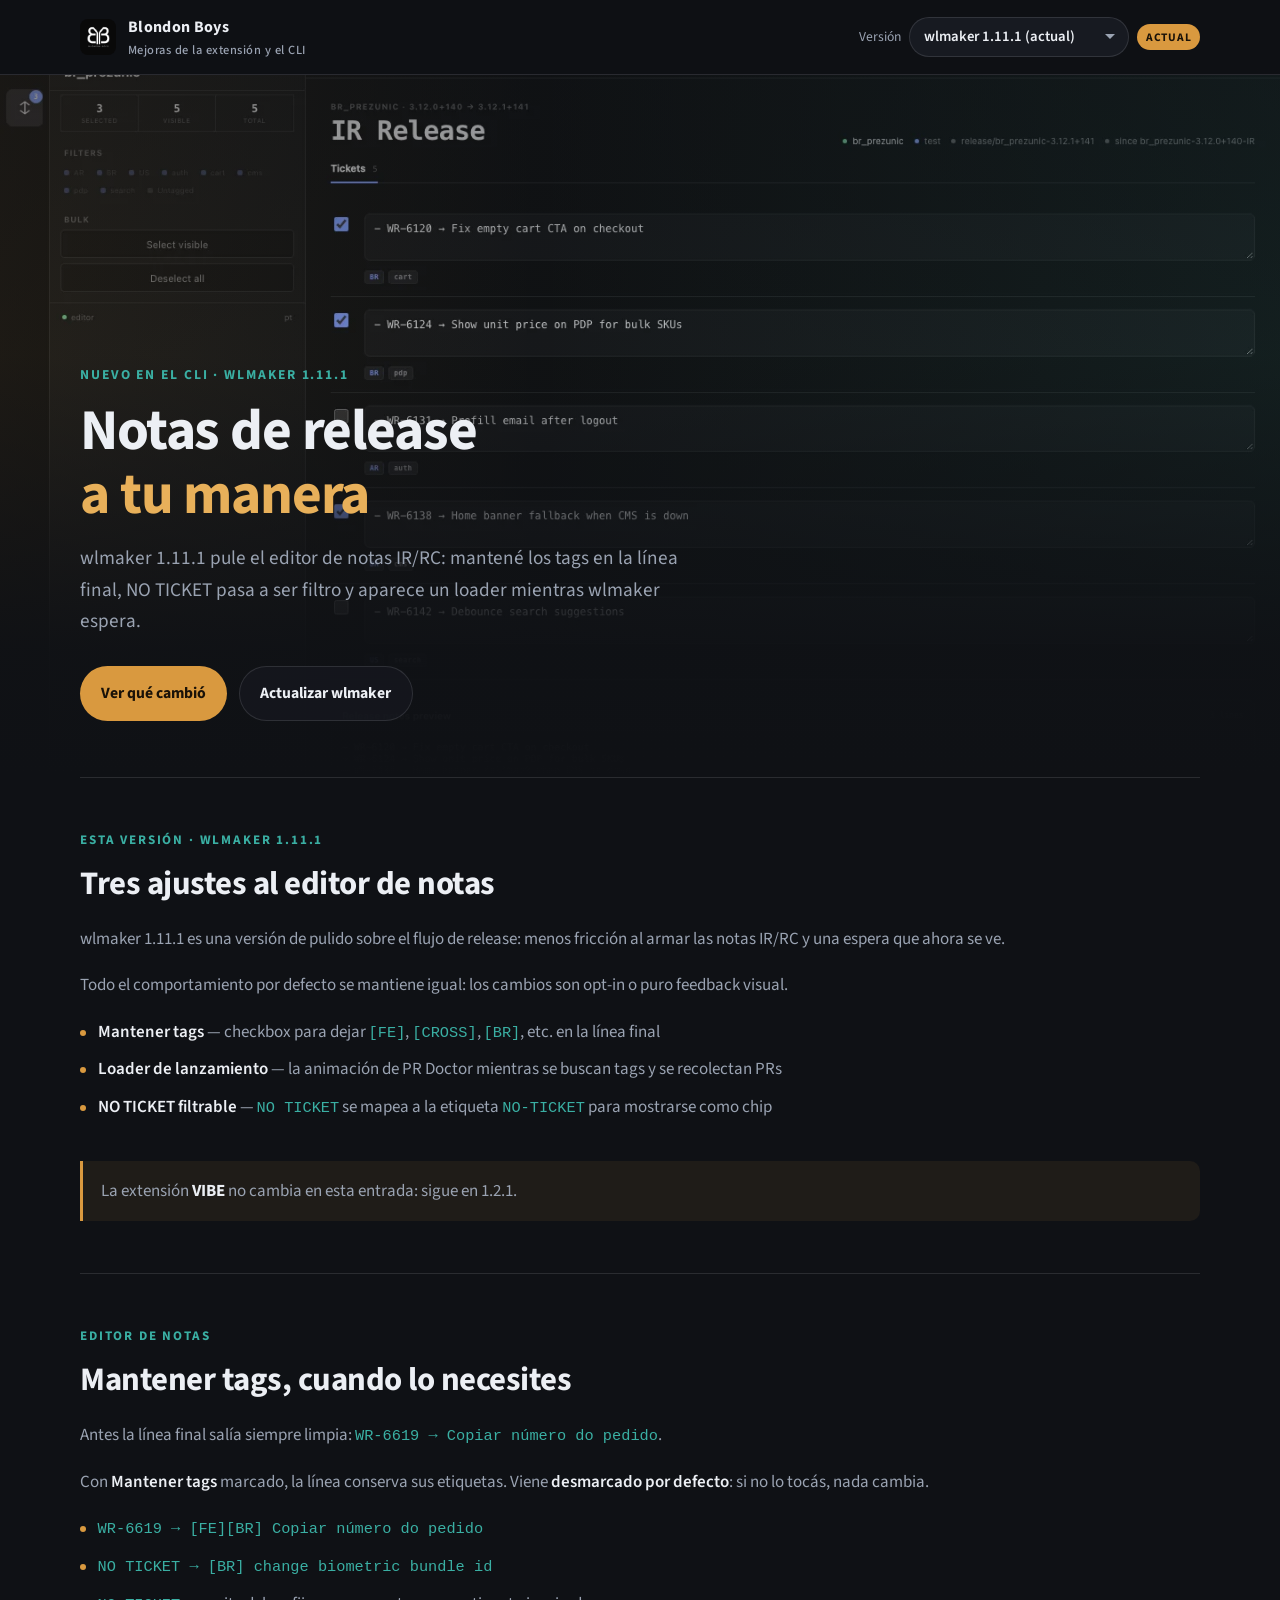
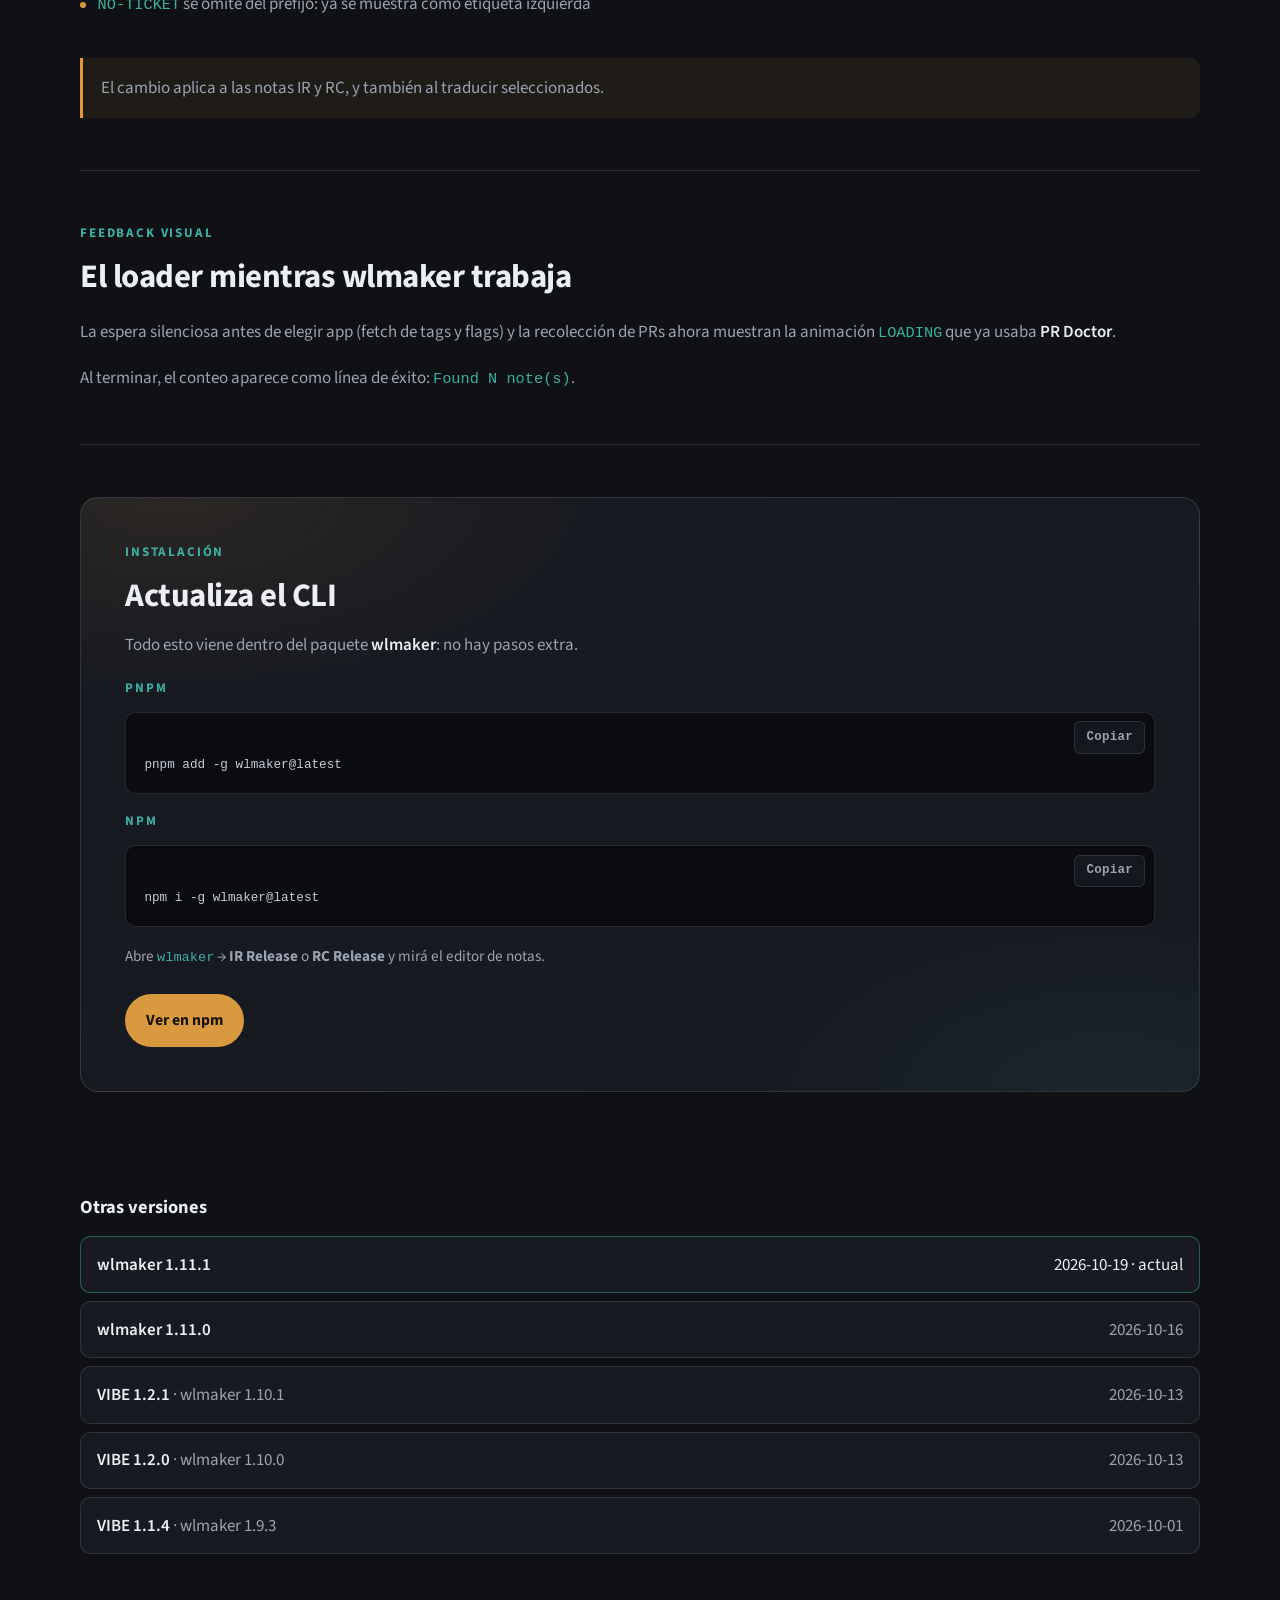
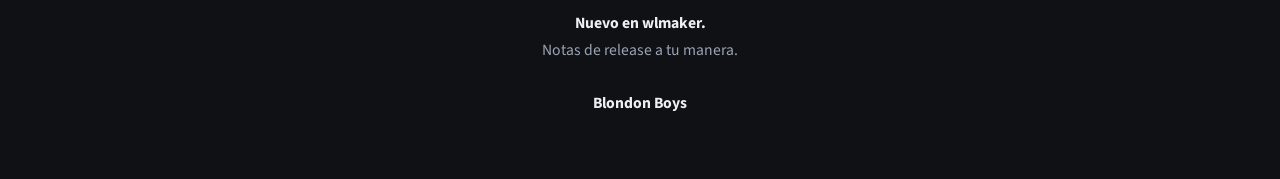
==== docs/1.11.1/index.html @ 0e0ef2c7 "docs: publish launch page (1.11.1)" ====
<!DOCTYPE html>
<html lang="es">
<head>
  <meta charset="utf-8" />
  <meta name="viewport" content="width=device-width, initial-scale=1" />
  <title>wlmaker · Blog de mejoras de la extensión y el CLI</title>
  <meta name="description" content="Blog de mejoras de VIBE (extensión de VS Code) y wlmaker (CLI): qué cambió en cada versión y cómo instalarlo." />
  <meta property="og:title" content="wlmaker 1.11.1 · Notas de release a tu manera" />
  <meta property="og:description" content="wlmaker 1.11.1 pule el editor de notas IR/RC: mantené los tags en la línea final, NO TICKET pasa a ser filtro y aparece un loader mientras wlmaker espera." />
  <meta property="og:image" content="../1.2.0/shot-ir-viewer-og.jpg" />
  <link rel="preconnect" href="https://fonts.googleapis.com" />
  <link rel="preconnect" href="https://fonts.gstatic.com" crossorigin />
  <link href="https://fonts.googleapis.com/css2?family=Source+Sans+3:wght@400;500;600;700&display=swap" rel="stylesheet" />
  <link rel="stylesheet" href="styles.css" />
</head>
<body>
  <header class="site-header">
    <div class="site-header-inner">
      <a class="site-brand" href="./">
        <img id="brand-logo" src="blondon-boys-logo.webp" alt="Blondon Boys" width="36" height="36" />
        <span>
          <span id="brand-name">Blondon Boys</span>
          <small id="brand-meta">Mejoras de la extensión y el CLI</small>
        </span>
      </a>
      <div class="version-switch">
        <label for="version-select">Versión</label>
        <select id="version-select" aria-label="Elegir versión del lanzamiento"></select>
        <span id="latest-badge" class="badge-latest hidden">Actual</span>
      </div>
    </div>
  </header>

  <header class="hero" id="hero" aria-live="polite"></header>

  <main id="release-root"></main>

  <aside class="archive" aria-label="Historial de versiones">
    <h2>Otras versiones</h2>
    <ul class="archive-list" id="archive-list"></ul>
  </aside>

  <footer class="credits" id="credits"></footer>

  <script src="../data/releases.js"></script>
  <script src="app.js"></script>
</body>
</html>
---- docs/1.11.1/styles.css ----
/* VIBE launch — shared across versions */
:root {
  --bg: #0f1115;
  --bg-2: #171a21;
  --ink: #eceff4;
  --muted: #9aa3b2;
  --amber: #d9993f;
  --amber-hot: #e8b05a;
  --teal: #3aafa3;
  --line: rgba(236, 239, 244, 0.12);
  --max: 1120px;
  /* Ancho máximo de los bloques de texto. 100% = usa todo el ancho disponible.
     Bájalo a ~70ch si en algún momento quieres líneas más cortas. */
  --measure: 100%;
  --font: "Source Sans 3", "Segoe UI", system-ui, -apple-system, sans-serif;
}

* { box-sizing: border-box; margin: 0; padding: 0; }
html { scroll-behavior: smooth; }
body {
  font-family: var(--font);
  background: var(--bg);
  color: var(--ink);
  line-height: 1.65;
  font-size: 1.0625rem;
  overflow-x: hidden;
  -webkit-font-smoothing: antialiased;
}
img { display: block; max-width: 100%; height: auto; }
a { color: inherit; text-decoration: none; }
code {
  font-family: ui-monospace, "SF Mono", Menlo, Consolas, monospace;
  font-size: 0.9em;
  color: var(--teal);
}

.site-header {
  position: sticky;
  top: 0;
  z-index: 40;
  backdrop-filter: blur(12px);
  background: rgba(15, 17, 21, 0.88);
  border-bottom: 1px solid var(--line);
}
.site-header-inner {
  width: min(var(--max), calc(100% - 2.5rem));
  margin: 0 auto;
  padding: 0.85rem 0;
  display: flex;
  align-items: center;
  justify-content: space-between;
  gap: 1rem;
  flex-wrap: wrap;
}
.site-brand {
  display: flex;
  align-items: center;
  gap: 0.75rem;
  font-weight: 700;
  font-size: 1rem;
  letter-spacing: 0.02em;
}
.site-brand img {
  width: 36px;
  height: 36px;
  border-radius: 8px;
}
.site-brand small {
  display: block;
  font-weight: 500;
  font-size: 0.78rem;
  color: var(--muted);
  letter-spacing: 0.04em;
}

.version-switch {
  display: flex;
  align-items: center;
  gap: 0.5rem;
  flex-wrap: wrap;
}
.version-switch label {
  font-size: 0.85rem;
  color: var(--muted);
}
.version-switch select {
  appearance: none;
  background: var(--bg-2);
  color: var(--ink);
  border: 1px solid var(--line);
  border-radius: 999px;
  padding: 0.45rem 2rem 0.45rem 0.9rem;
  font: inherit;
  font-size: 0.92rem;
  font-weight: 600;
  cursor: pointer;
  background-image: url("data:image/svg+xml,%3Csvg xmlns='http://www.w3.org/2000/svg' width='12' height='8' viewBox='0 0 12 8'%3E%3Cpath fill='%239aa3b2' d='M1 1l5 5 5-5'/%3E%3C/svg%3E");
  background-repeat: no-repeat;
  background-position: right 0.75rem center;
}
.version-switch select:focus {
  outline: 2px solid var(--teal);
  outline-offset: 2px;
}
.badge-latest {
  font-size: 0.72rem;
  font-weight: 700;
  letter-spacing: 0.06em;
  text-transform: uppercase;
  color: #1a1208;
  background: var(--amber);
  border-radius: 999px;
  padding: 0.2rem 0.55rem;
}

.hero {
  position: relative;
  min-height: 88vh;
  min-height: 88dvh;
  display: grid;
  align-items: end;
  isolation: isolate;
}
.hero-media {
  position: absolute;
  inset: 0;
  z-index: -2;
  overflow: hidden;
}
.hero-media img {
  width: 100%;
  height: 100%;
  object-fit: cover;
  object-position: center 42%;
}
.hero-veil {
  position: absolute;
  inset: 0;
  z-index: -1;
  background:
    linear-gradient(180deg, rgba(15,17,21,0.45) 0%, rgba(15,17,21,0.2) 40%, rgba(15,17,21,0.95) 82%, var(--bg) 100%),
    linear-gradient(90deg, rgba(217,153,63,0.1), transparent 42%, rgba(58,175,163,0.1));
}
.hero-inner {
  width: min(var(--max), calc(100% - 2.5rem));
  margin: 0 auto;
  padding: 0 0 3.5rem;
}
.hero-kicker {
  font-size: 0.85rem;
  font-weight: 700;
  letter-spacing: 0.14em;
  text-transform: uppercase;
  color: var(--teal);
  margin-bottom: 0.85rem;
}
.hero h1 {
  font-weight: 700;
  font-size: clamp(2.2rem, 6vw, 3.6rem);
  line-height: 1.1;
  letter-spacing: -0.02em;
  max-width: 22ch;
  margin-bottom: 1rem;
}
.hero h1 em {
  font-style: normal;
  color: var(--amber-hot);
}
.hero-lead {
  font-size: clamp(1.05rem, 2vw, 1.2rem);
  color: var(--muted);
  max-width: 60ch;
  margin-bottom: 1.75rem;
  font-weight: 400;
}
.cta-row {
  display: flex;
  flex-wrap: wrap;
  gap: 0.75rem;
}
.btn {
  display: inline-flex;
  align-items: center;
  justify-content: center;
  padding: 0.85rem 1.3rem;
  border-radius: 999px;
  font-weight: 700;
  font-size: 0.98rem;
  transition: transform 0.15s ease, background 0.15s ease, border-color 0.15s ease, color 0.15s ease;
}
.btn:hover { transform: translateY(-1px); }
.btn-primary {
  background: var(--amber);
  color: #1a1208;
}
.btn-primary:hover { background: var(--amber-hot); }
.btn-ghost {
  border: 1px solid var(--line);
  background: rgba(23, 26, 33, 0.65);
  color: var(--ink);
}
.btn-ghost:hover { border-color: var(--teal); color: var(--teal); }

#release-root section {
  width: min(var(--max), calc(100% - 2.5rem));
  margin: 0 auto;
  padding: 3.25rem 0;
  border-top: 1px solid var(--line);
}
/* Sin margen colgando al final de cada sección: sumado al padding de la
   siguiente, era lo que producía los huecos de ~200px. */
.section-body > *:last-child { margin-bottom: 0; }
.section-kicker {
  font-size: 0.82rem;
  font-weight: 700;
  letter-spacing: 0.14em;
  text-transform: uppercase;
  color: var(--teal);
  margin-bottom: 0.75rem;
}
.section-title {
  font-weight: 700;
  font-size: clamp(1.6rem, 3.2vw, 2.05rem);
  letter-spacing: -0.015em;
  line-height: 1.2;
  margin-bottom: 1rem;
}

/* Una sola columna: el título arriba y el contenido a todo el ancho.
   (Las dos columnas dejaban la izquierda casi vacía y el texto corto a la
   derecha; el ancho se controla con --measure.) */
.release-section { display: block; }
.section-head { margin-bottom: 1.35rem; }
.section-head .section-title { margin-bottom: 0; }
.section-body { min-width: 0; }
.section-copy {
  color: var(--muted);
  max-width: var(--measure);
  margin-bottom: 1.15rem;
}
.section-copy strong { color: var(--ink); font-weight: 600; }
.section-copy a,
.bullets a {
  color: var(--teal);
  text-decoration: underline;
  text-underline-offset: 3px;
}

.bullets {
  list-style: none;
  margin: 0 0 2.5rem;
  max-width: var(--measure);
  display: grid;
  gap: 0.6rem;
}
.bullets li {
  position: relative;
  padding-left: 1.1rem;
  color: var(--muted);
}
.bullets li::before {
  content: "";
  position: absolute;
  left: 0;
  top: 0.7em;
  width: 6px;
  height: 6px;
  border-radius: 50%;
  background: var(--amber);
}
.bullets strong { color: var(--ink); font-weight: 600; }

.doors {
  display: grid;
  grid-template-columns: 1fr 1fr;
  gap: 1.5rem;
  margin-top: 2rem;
}
@media (max-width: 760px) {
  .doors { grid-template-columns: 1fr; }
}
.door {
  position: relative;
  overflow: hidden;
  border-radius: 14px;
  border: 1px solid var(--line);
  background: var(--bg-2);
  min-height: 260px;
  isolation: isolate;
  transition: border-color 0.2s ease, transform 0.2s ease;
}
.door:hover { transform: translateY(-3px); }
.door:nth-child(1):hover { border-color: rgba(217,153,63,0.5); }
.door:nth-child(2):hover { border-color: rgba(58,175,163,0.5); }
.door img {
  width: 100%;
  height: 100%;
  min-height: 260px;
  object-fit: cover;
  opacity: 0.92;
  transition: transform 0.5s ease;
}
.door:hover img { transform: scale(1.03); }
.door-label {
  position: absolute;
  left: 1.15rem;
  bottom: 1.15rem;
  z-index: 1;
  font-weight: 700;
  font-size: clamp(1.4rem, 2.5vw, 1.85rem);
  text-shadow: 0 6px 20px rgba(0,0,0,0.7);
}
.door-sub {
  display: block;
  font-size: 0.9rem;
  font-weight: 500;
  opacity: 0.9;
  margin-top: 0.2rem;
}
.door:nth-child(1) .door-label { color: var(--amber-hot); }
.door:nth-child(2) .door-label { color: var(--teal); }
.door::after {
  content: "";
  position: absolute;
  inset: 0;
  background: linear-gradient(180deg, transparent 38%, rgba(15,17,21,0.88) 100%);
}

figure.shot {
  margin: 0 0 2.75rem;
  border-radius: 14px;
  border: 1px solid var(--line);
  overflow: hidden;
  background: #000;
}
figure.shot:last-child { margin-bottom: 0; }
figure.shot img { width: 100%; }
figure.shot figcaption {
  padding: 0.95rem 1.1rem 1.1rem;
  background: var(--bg-2);
  border-top: 1px solid var(--line);
  color: var(--muted);
  font-size: 0.95rem;
}
.shot-grid {
  display: grid;
  grid-template-columns: 1fr 1fr;
  gap: 1.5rem;
  margin-bottom: 2.75rem;
}
.shot-grid figure.shot { margin-bottom: 0; }
@media (max-width: 700px) {
  .shot-grid { grid-template-columns: 1fr; }
}

.note {
  margin: 0 0 2.5rem;
  padding: 1rem 1.15rem;
  border-left: 3px solid var(--amber);
  background: rgba(217, 153, 63, 0.08);
  border-radius: 0 10px 10px 0;
  color: var(--muted);
  max-width: var(--measure);
}
.note strong { color: var(--ink); }

.install {
  border-radius: 18px;
  border: 1px solid var(--line);
  background:
    radial-gradient(800px 360px at 8% 0%, rgba(217,153,63,0.1), transparent 55%),
    radial-gradient(700px 340px at 92% 100%, rgba(58,175,163,0.08), transparent 50%),
    var(--bg-2);
  padding: clamp(1.75rem, 4vw, 2.75rem);
}
.install .section-title { max-width: var(--measure); }
.steps {
  list-style: none;
  margin: 0 0 1.5rem;
  display: grid;
  gap: 0.85rem;
  counter-reset: step;
}
.steps li {
  counter-increment: step;
  position: relative;
  padding-left: 2.2rem;
  color: var(--muted);
}
/* The counter is positioned out of flow on purpose. A grid/flex container splits
   a paragraph around its inline children (<strong>, <code>) into separate items,
   which scrambles the line — do not "fix" this back to display:grid.
   Same pattern as .bullets above. */
.steps li::before {
  position: absolute;
  left: 0;
  top: 0;
  width: 1.75rem;
  content: counter(step);
  font-weight: 700;
  color: var(--amber);
}
.steps strong { color: var(--ink); }
.install pre {
  position: relative;
  margin: 0 0 1.1rem;
  padding: 2.5rem 1.15rem 1.05rem;
  border-radius: 10px;
  background: #0a0c10;
  border: 1px solid var(--line);
  overflow-x: auto;
  font-size: 0.88rem;
  color: #c5ccd8;
  line-height: 1.65;
  font-family: ui-monospace, "SF Mono", Menlo, Consolas, monospace;
}
.copy-btn {
  position: absolute;
  top: 0.55rem;
  right: 0.55rem;
  padding: 0.3rem 0.7rem;
  border: 1px solid var(--line);
  border-radius: 6px;
  background: rgba(23, 26, 33, 0.92);
  color: var(--muted);
  font: inherit;
  font-size: 0.78rem;
  font-weight: 600;
  letter-spacing: 0.02em;
  cursor: pointer;
  transition: border-color 0.15s ease, color 0.15s ease;
}
.copy-btn:hover,
.copy-btn.copied {
  border-color: var(--teal);
  color: var(--teal);
}
.install pre code { color: #c5ccd8; }
.install .hint {
  margin: 0 0 1.5rem;
  color: var(--muted);
  font-size: 0.95rem;
}
.install .hint a {
  color: var(--teal);
  text-decoration: underline;
  text-underline-offset: 3px;
}

.archive {
  width: min(var(--max), calc(100% - 2.5rem));
  margin: 0 auto;
  padding: 3rem 0 1rem;
}
.archive h2 {
  font-size: 1.15rem;
  font-weight: 700;
  margin-bottom: 0.85rem;
}
.archive-list {
  list-style: none;
  display: grid;
  gap: 0.5rem;
}
.archive-list a {
  display: flex;
  justify-content: space-between;
  gap: 1rem;
  padding: 0.85rem 1rem;
  border: 1px solid var(--line);
  border-radius: 10px;
  background: var(--bg-2);
  color: var(--muted);
  transition: border-color 0.15s ease, color 0.15s ease;
}
.archive-list a:hover,
.archive-list a[aria-current="page"] {
  border-color: rgba(58,175,163,0.45);
  color: var(--ink);
}
.archive-list strong { color: var(--ink); font-weight: 600; }

.credits {
  padding: 2.5rem 0 4rem;
  text-align: center;
  color: var(--muted);
  font-size: 0.98rem;
  line-height: 1.7;
}
.credits strong { color: var(--ink); font-weight: 700; }

.hidden { display: none !important; }

/* ——— 1.2.0: layout propio (timeline + acento teal) ——— */
body {
  background:
    radial-gradient(900px 480px at 12% -10%, rgba(58, 175, 163, 0.12), transparent 55%),
    radial-gradient(700px 420px at 100% 8%, rgba(217, 153, 63, 0.08), transparent 50%),
    var(--bg);
}
.hero {
  min-height: 78vh;
  min-height: 78dvh;
}
.hero-kicker { color: var(--teal); }
.hero h1 em { color: var(--amber-hot); font-style: normal; }
.release-section--timeline .section-title {
  max-width: 18ch;
}

.timeline {
  list-style: none;
  display: grid;
  grid-template-columns: repeat(4, minmax(0, 1fr));
  gap: 0.85rem;
  margin: 0 0 2rem;
  counter-reset: none;
}
@media (max-width: 900px) {
  .timeline { grid-template-columns: 1fr 1fr; }
}
@media (max-width: 520px) {
  .timeline { grid-template-columns: 1fr; }
}
.timeline-step {
  display: grid;
  gap: 0.45rem;
  padding: 1rem 1.05rem 1.1rem;
  border: 1px solid var(--line);
  border-radius: 12px;
  background: rgba(23, 26, 33, 0.92);
  min-height: 100%;
}
.timeline-index {
  font-family: ui-monospace, "SF Mono", Menlo, Consolas, monospace;
  font-size: 0.78rem;
  font-weight: 700;
  letter-spacing: 0.08em;
  color: var(--teal);
}
.timeline-label {
  font-weight: 700;
  font-size: 1.05rem;
  color: var(--ink);
  letter-spacing: -0.01em;
}
.timeline-copy {
  color: var(--muted);
  font-size: 0.92rem;
  line-height: 1.45;
}
.doors {
  margin-top: 1.25rem;
  margin-bottom: 0.5rem;
}
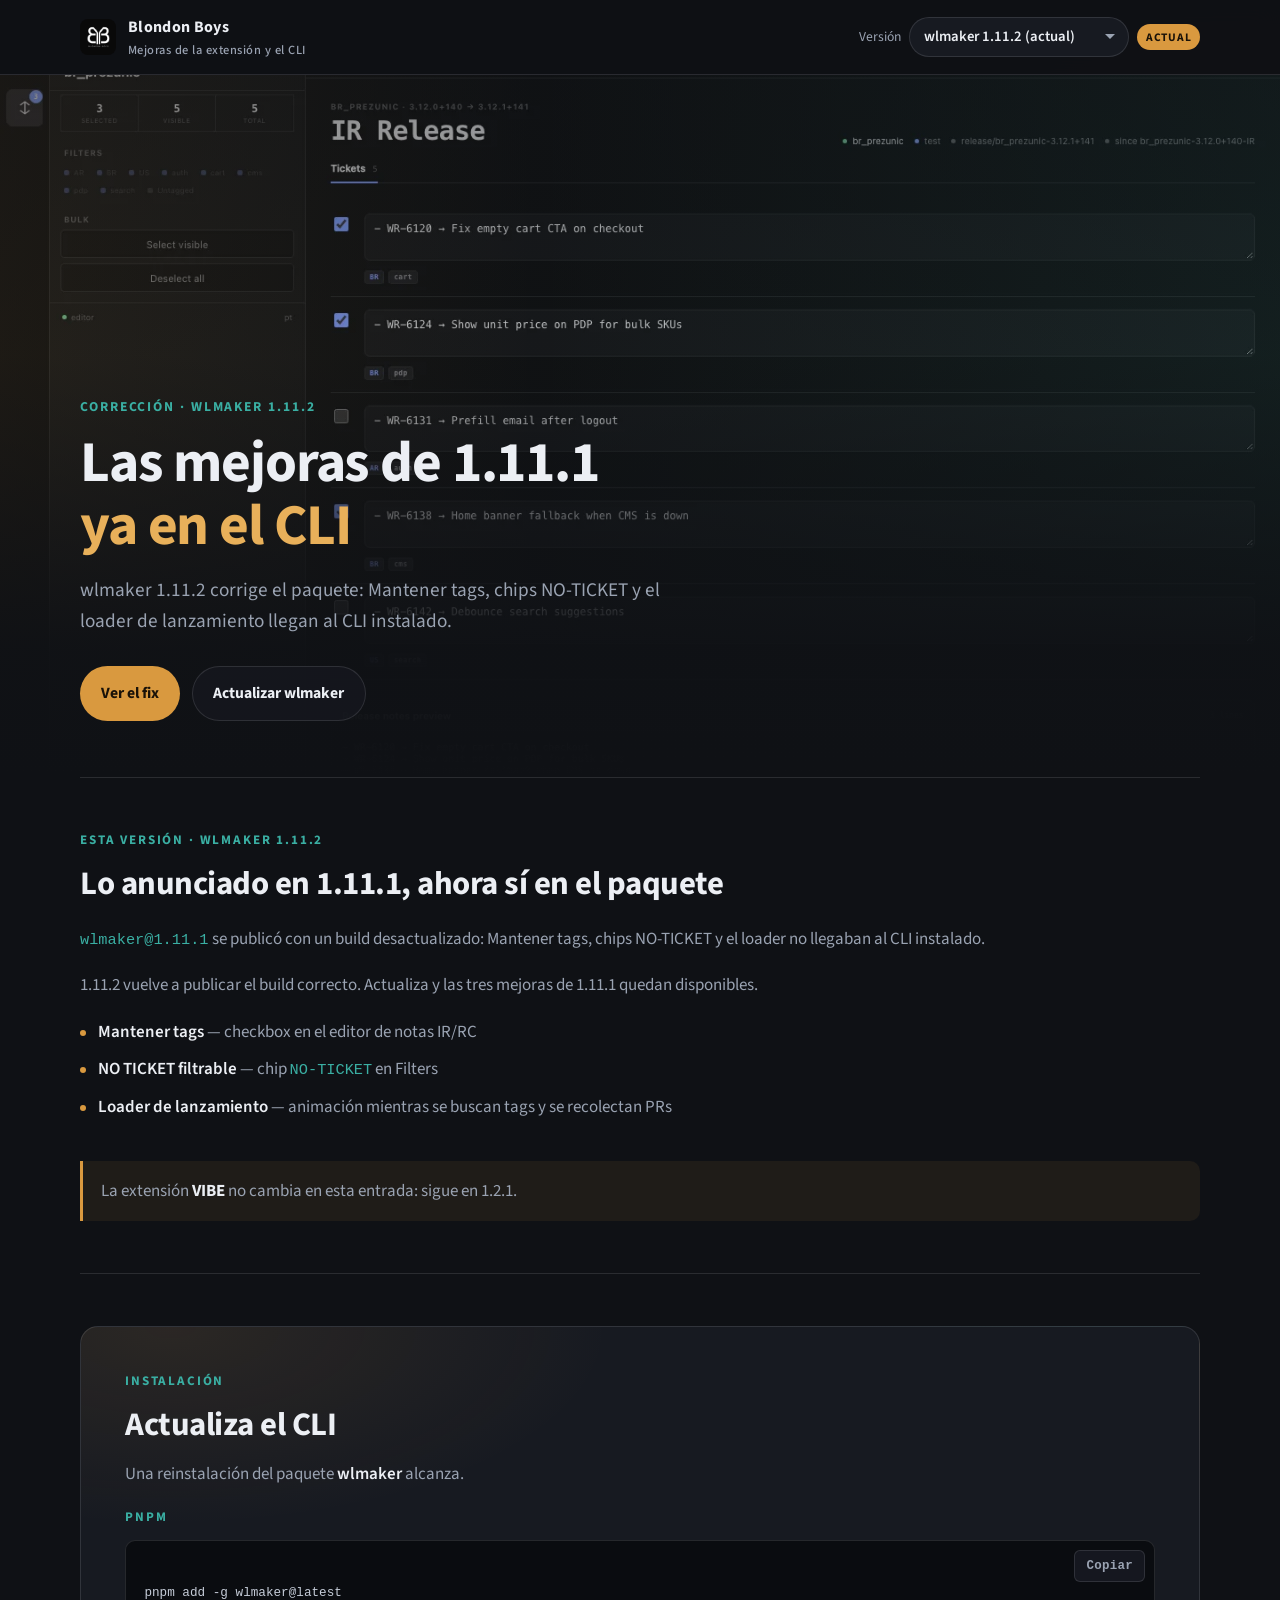
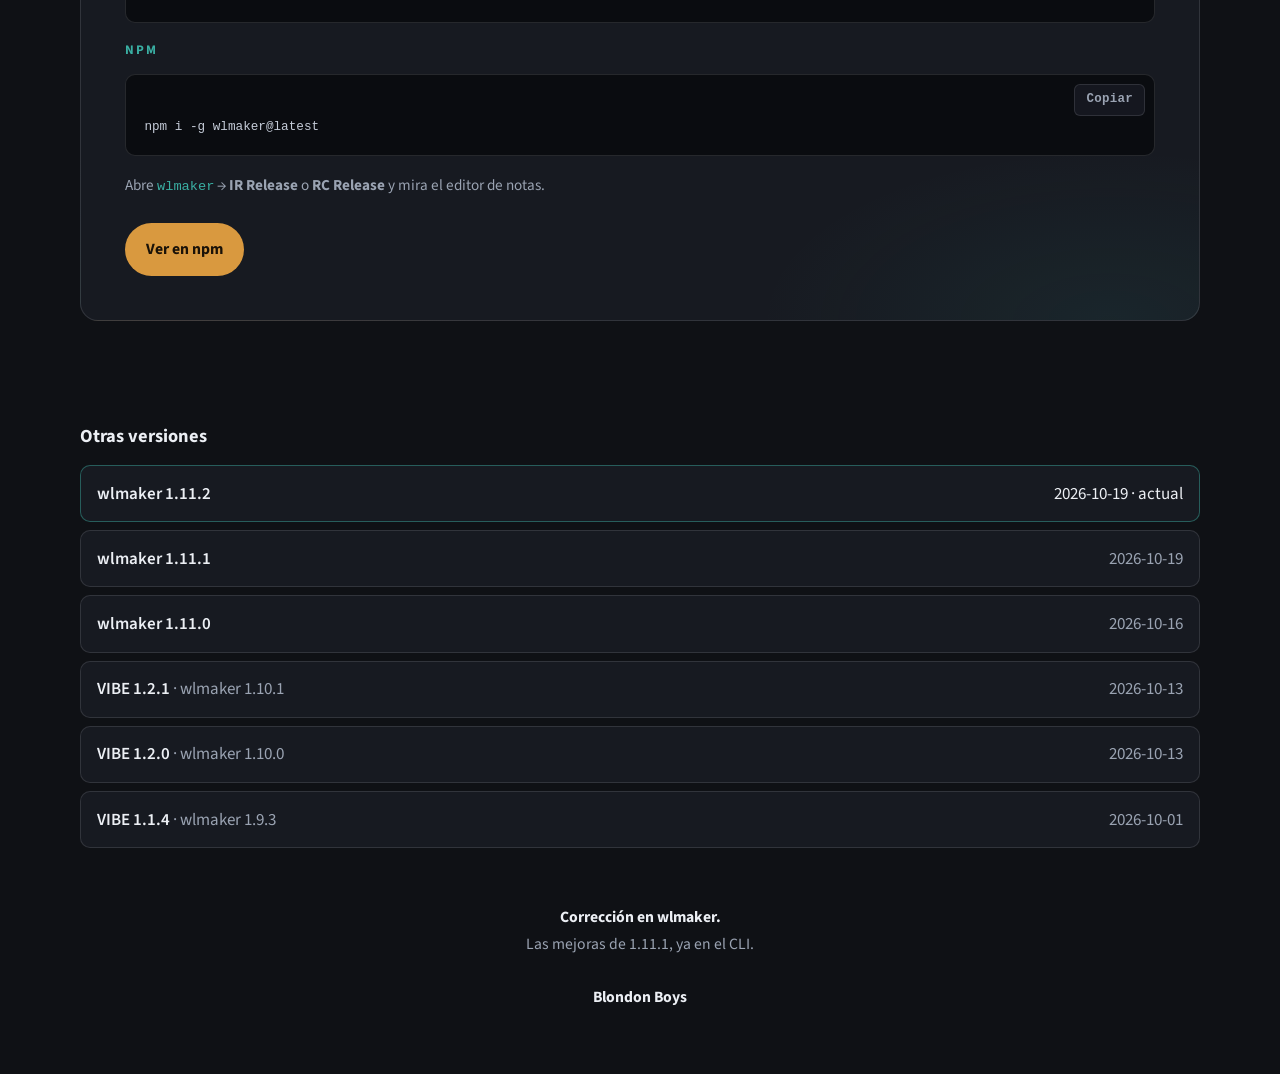
==== commit f3ce5153: "docs: publish launch page (1.11.2)" ====
--- a/docs/1.11.1/index.html
+++ b/docs/1.11.1/index.html
@@ -6,7 +6,7 @@
   <title>wlmaker · Blog de mejoras de la extensión y el CLI</title>
   <meta name="description" content="Blog de mejoras de VIBE (extensión de VS Code) y wlmaker (CLI): qué cambió en cada versión y cómo instalarlo." />
   <meta property="og:title" content="wlmaker 1.11.1 · Notas de release a tu manera" />
-  <meta property="og:description" content="wlmaker 1.11.1 pule el editor de notas IR/RC: mantené los tags en la línea final, NO TICKET pasa a ser filtro y aparece un loader mientras wlmaker espera." />
+  <meta property="og:description" content="wlmaker 1.11.1 pule el editor de notas IR/RC: mantén los tags en la línea final, NO TICKET pasa a ser filtro y aparece un loader mientras wlmaker espera." />
   <meta property="og:image" content="../1.2.0/shot-ir-viewer-og.jpg" />
   <link rel="preconnect" href="https://fonts.googleapis.com" />
   <link rel="preconnect" href="https://fonts.gstatic.com" crossorigin />
